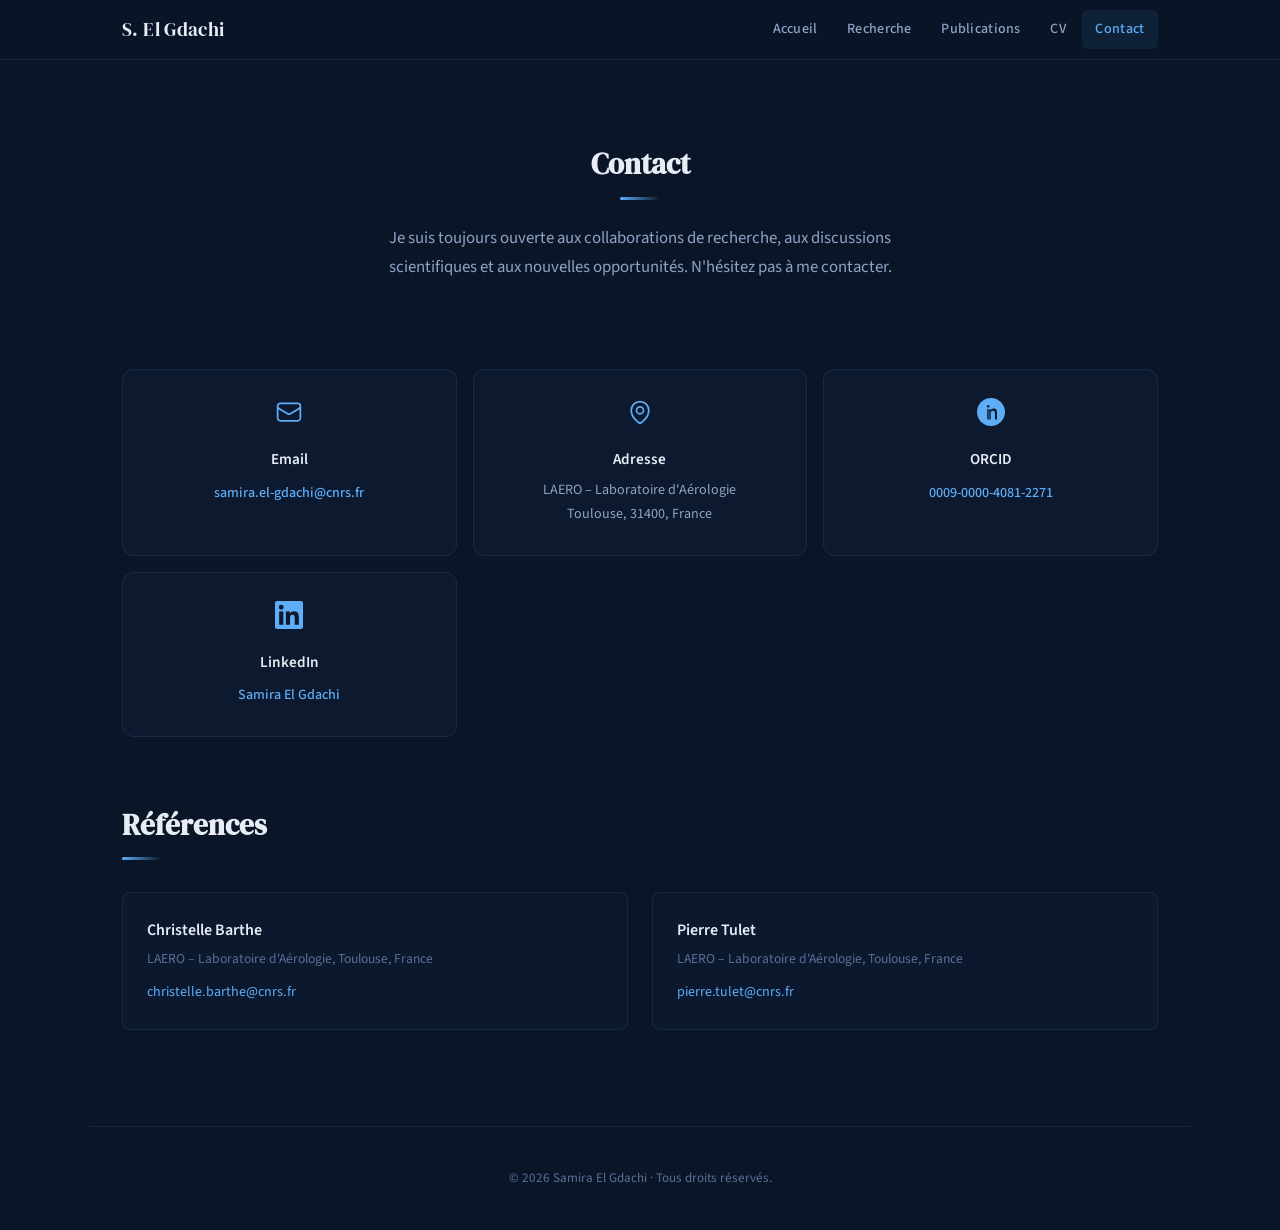
==== contact.html @ 41569217 "Add files via upload" ====
<!DOCTYPE html>
<html lang="fr">
<head>
  <meta charset="utf-8">
  <meta name="viewport" content="width=device-width, initial-scale=1">
  <title>Contact — Samira El Gdachi</title>
  <meta name="description" content="Contactez Samira El Gdachi — Chercheuse postdoctorale au LAERO (CNRS), Toulouse.">
  <meta name="theme-color" content="#0a1628">
  <link rel="icon" href="favicon.ico" sizes="any">
  <link rel="stylesheet" href="style.css">
  <style>
    .contact-hero {
      text-align: center;
      padding: 2rem 0 3rem;
    }
    .contact-hero p {
      color: var(--text-secondary);
      max-width: 520px;
      margin: 0 auto 2.5rem;
      font-size: 1.05rem;
      line-height: 1.7;
    }

    .contact-cards {
      display: grid;
      grid-template-columns: repeat(auto-fill, minmax(260px, 1fr));
      gap: 1rem;
      margin-bottom: 4rem;
    }
    .contact-card {
      padding: 1.75rem 1.5rem;
      border: 1px solid var(--border);
      border-radius: var(--radius);
      background: rgba(15,31,56,0.4);
      text-align: center;
      transition: border-color 0.25s, transform 0.25s;
    }
    .contact-card:hover {
      border-color: var(--border-hover);
      transform: translateY(-2px);
    }
    .contact-card svg {
      width: 28px; height: 28px;
      color: var(--accent);
      margin-bottom: 0.75rem;
    }
    .contact-card h3 {
      font-size: 0.95rem;
      font-weight: 600;
      margin-bottom: 0.35rem;
    }
    .contact-card p {
      font-size: 0.88rem;
      color: var(--text-secondary);
    }
    .contact-card a {
      font-size: 0.88rem;
      font-weight: 500;
    }

    .ref-grid {
      display: grid;
      grid-template-columns: 1fr 1fr;
      gap: 1.5rem;
    }
    .ref-card {
      padding: 1.5rem;
      border: 1px solid var(--border);
      border-radius: var(--radius-sm);
      background: rgba(15,31,56,0.35);
    }
    .ref-card h3 {
      font-size: 1rem;
      font-weight: 600;
      margin-bottom: 0.2rem;
    }
    .ref-card .ref-role {
      font-size: 0.85rem;
      color: var(--text-muted);
      margin-bottom: 0.5rem;
    }
    .ref-card a {
      font-size: 0.88rem;
    }

    @media (max-width: 768px) {
      .ref-grid { grid-template-columns: 1fr; }
    }
  </style>
</head>
<body>

<nav class="site-nav">
  <div class="nav-inner">
    <a class="nav-logo" href="index.html">S. El Gdachi</a>
    <button class="hamburger" onclick="document.querySelector('.nav-links').classList.toggle('open')" aria-label="Menu">
      <svg width="22" height="22" fill="none" stroke="currentColor" stroke-width="2"><path d="M3 6h16M3 11h16M3 16h16"/></svg>
    </button>
    <div class="nav-links">
      <a href="index.html">Accueil</a>
      <a href="research.html">Recherche</a>
      <a href="publications.html">Publications</a>
      <a href="cv.html">CV</a>
      <a href="contact.html" class="active">Contact</a>
    </div>
  </div>
</nav>

<div class="page">

  <section class="fade-in contact-hero">
    <h2 class="section-title" style="text-align: center;">Contact</h2>
    <hr class="section-divider" style="margin: 0.5rem auto 1.5rem;">
    <p>Je suis toujours ouverte aux collaborations de recherche, aux discussions scientifiques et aux nouvelles opportunités. N'hésitez pas à me contacter.</p>
  </section>

  <div class="contact-cards fade-in">

    <div class="contact-card">
      <svg xmlns="http://www.w3.org/2000/svg" fill="none" viewBox="0 0 24 24" stroke-width="1.5" stroke="currentColor"><path stroke-linecap="round" stroke-linejoin="round" d="M21.75 6.75v10.5a2.25 2.25 0 0 1-2.25 2.25h-15a2.25 2.25 0 0 1-2.25-2.25V6.75m19.5 0A2.25 2.25 0 0 0 19.5 4.5h-15a2.25 2.25 0 0 0-2.25 2.25m19.5 0v.243a2.25 2.25 0 0 1-1.07 1.916l-7.5 4.615a2.25 2.25 0 0 1-2.36 0L3.32 8.91a2.25 2.25 0 0 1-1.07-1.916V6.75"/></svg>
      <h3>Email</h3>
      <a href="mailto:samira.el-gdachi@cnrs.fr">samira.el-gdachi@cnrs.fr</a>
    </div>

    <div class="contact-card">
      <svg xmlns="http://www.w3.org/2000/svg" fill="none" viewBox="0 0 24 24" stroke-width="1.5" stroke="currentColor"><path stroke-linecap="round" stroke-linejoin="round" d="M15 10.5a3 3 0 1 1-6 0 3 3 0 0 1 6 0Z"/><path stroke-linecap="round" stroke-linejoin="round" d="M19.5 10.5c0 7.142-7.5 11.25-7.5 11.25S4.5 17.642 4.5 10.5a7.5 7.5 0 1 1 15 0Z"/></svg>
      <h3>Adresse</h3>
      <p>LAERO – Laboratoire d'Aérologie<br>Toulouse, 31400, France</p>
    </div>

    <div class="contact-card">
      <svg xmlns="http://www.w3.org/2000/svg" viewBox="0 0 24 24" fill="currentColor" style="width:28px;height:28px;"><path d="M12 0C5.372 0 0 5.372 0 12s5.372 12 12 12 12-5.372 12-12S18.628 0 12 0zm-1.477 18.461H8.77V9.383h1.753v9.078zM9.646 8.25a1.08 1.08 0 1 1 0-2.16 1.08 1.08 0 0 1 0 2.16zm7.493 10.211h-1.753v-4.842c0-1.212-.019-2.773-1.69-2.773-1.69 0-1.949 1.32-1.949 2.684v4.93h-1.753V9.383h1.683v1.239h.024c.234-.443.807-1.69 2.463-1.69 2.634 0 2.975 1.734 2.975 3.99v5.539z"/></svg>
      <h3>ORCID</h3>
      <a href="https://orcid.org/0009-0000-4081-2271" target="_blank" rel="noopener">0009-0000-4081-2271</a>
    </div>

    <div class="contact-card">
      <svg xmlns="http://www.w3.org/2000/svg" viewBox="0 0 24 24" fill="currentColor" style="width:28px;height:28px;"><path d="M20.447 20.452h-3.554v-5.569c0-1.328-.027-3.037-1.852-3.037-1.853 0-2.136 1.445-2.136 2.939v5.667H9.351V9h3.414v1.561h.046c.477-.9 1.637-1.85 3.37-1.85 3.601 0 4.267 2.37 4.267 5.455v6.286zM5.337 7.433a2.062 2.062 0 0 1-2.063-2.065 2.064 2.064 0 1 1 2.063 2.065zm1.782 13.019H3.555V9h3.564v11.452zM22.225 0H1.771C.792 0 0 .774 0 1.729v20.542C0 23.227.792 24 1.771 24h20.451C23.2 24 24 23.227 24 22.271V1.729C24 .774 23.2 0 22.222 0h.003z"/></svg>
      <h3>LinkedIn</h3>
      <a href="https://www.linkedin.com/in/samira-el-gdachi" target="_blank" rel="noopener">Samira El Gdachi</a>
    </div>

  </div>

  <!-- Références -->
  <section class="fade-in">
    <h2 class="section-title">Références</h2>
    <hr class="section-divider">
    <div class="ref-grid">
      <div class="ref-card">
        <h3>Christelle Barthe</h3>
        <div class="ref-role">LAERO – Laboratoire d'Aérologie, Toulouse, France</div>
        <a href="mailto:christelle.barthe@cnrs.fr">christelle.barthe@cnrs.fr</a>
      </div>
      <div class="ref-card">
        <h3>Pierre Tulet</h3>
        <div class="ref-role">LAERO – Laboratoire d'Aérologie, Toulouse, France</div>
        <a href="mailto:pierre.tulet@cnrs.fr">pierre.tulet@cnrs.fr</a>
      </div>
    </div>
  </section>

</div>

<footer class="site-footer">
  <p>&copy; 2026 Samira El Gdachi &middot; Tous droits réservés.</p>
</footer>

<script>
const obs = new IntersectionObserver(es => es.forEach(e => { if(e.isIntersecting) e.target.classList.add('visible'); }), {threshold:0.08});
document.querySelectorAll('.fade-in').forEach(el => obs.observe(el));
</script>
</body>
</html>
---- style.css ----
/* ══════════════════════════════════════════
   Samira El Gdachi — Academic Portfolio
   Shared Stylesheet
   ══════════════════════════════════════════ */

@import url('https://fonts.googleapis.com/css2?family=DM+Serif+Display:ital@0;1&family=Source+Sans+3:ital,wght@0,300;0,400;0,500;0,600;0,700;1,300;1,400&family=JetBrains+Mono:wght@400;500&display=swap');

*, *::before, *::after { margin: 0; padding: 0; box-sizing: border-box; }

:root {
  --bg-deep: #0a1628;
  --bg-card: #0f1f38;
  --bg-card-hover: #142849;
  --bg-surface: #0d1a30;
  --text-primary: #e8edf5;
  --text-secondary: #8fa3c4;
  --text-muted: #5a7099;
  --accent: #5eadf7;
  --accent-warm: #f7a35e;
  --accent-green: #5ef7a3;
  --accent-rose: #f75e8a;
  --border: rgba(94, 173, 247, 0.12);
  --border-hover: rgba(94, 173, 247, 0.25);
  --font-display: 'DM Serif Display', Georgia, serif;
  --font-body: 'Source Sans 3', -apple-system, sans-serif;
  --font-mono: 'JetBrains Mono', monospace;
  --radius: 12px;
  --radius-sm: 8px;
  --shadow: 0 4px 24px rgba(0, 0, 0, 0.3);
  --max-w: 1100px;
  --nav-h: 60px;
}

html { scroll-behavior: smooth; }

body {
  font-family: var(--font-body);
  background: var(--bg-deep);
  color: var(--text-primary);
  line-height: 1.7;
  font-size: 16px;
  -webkit-font-smoothing: antialiased;
  min-height: 100vh;
}

a { color: var(--accent); text-decoration: none; transition: color 0.2s; }
a:hover { color: #8fc8fa; }

img { max-width: 100%; height: auto; }

/* ── Navigation ── */
.site-nav {
  position: fixed; top: 0; left: 0; right: 0; z-index: 1000;
  background: rgba(10, 22, 40, 0.92);
  backdrop-filter: blur(24px);
  -webkit-backdrop-filter: blur(24px);
  border-bottom: 1px solid var(--border);
  height: var(--nav-h);
}
.nav-inner {
  max-width: var(--max-w);
  margin: 0 auto;
  padding: 0 2rem;
  display: flex;
  align-items: center;
  justify-content: space-between;
  height: 100%;
}
.nav-logo {
  font-family: var(--font-display);
  font-size: 1.2rem;
  color: var(--text-primary) !important;
  letter-spacing: 0.02em;
  white-space: nowrap;
}
.nav-links {
  display: flex;
  gap: 0.15rem;
  list-style: none;
}
.nav-links a {
  color: var(--text-secondary) !important;
  font-size: 0.88rem;
  font-weight: 500;
  padding: 0.45rem 0.85rem;
  border-radius: 6px;
  transition: color 0.2s, background 0.2s;
  letter-spacing: 0.02em;
}
.nav-links a:hover,
.nav-links a.active {
  color: var(--accent) !important;
  background: rgba(94,173,247,0.08);
}
.hamburger {
  display: none;
  background: none;
  border: none;
  color: var(--text-secondary);
  cursor: pointer;
  padding: 0.5rem;
  line-height: 0;
}

/* ── Page container ── */
.page {
  max-width: var(--max-w);
  margin: 0 auto;
  padding: calc(var(--nav-h) + 3rem) 2rem 4rem;
}

/* ── Section styles ── */
.section-title {
  font-family: var(--font-display);
  font-size: 1.8rem;
  margin-bottom: 0.4rem;
  color: var(--text-primary);
}
.section-divider {
  width: 40px; height: 3px;
  background: linear-gradient(90deg, var(--accent), transparent);
  border: none;
  margin-bottom: 2rem;
  border-radius: 2px;
}

/* ── Timeline ── */
.timeline { position: relative; }
.timeline::before {
  content: '';
  position: absolute;
  left: 7px; top: 8px; bottom: 8px;
  width: 2px;
  background: linear-gradient(180deg, var(--accent), var(--border), transparent);
}
.timeline-item {
  position: relative;
  padding-left: 2.5rem;
  margin-bottom: 2.5rem;
}
.timeline-item:last-child { margin-bottom: 0; }
.timeline-item::before {
  content: '';
  position: absolute;
  left: 2px; top: 10px;
  width: 12px; height: 12px;
  background: var(--bg-deep);
  border: 2px solid var(--accent);
  border-radius: 50%;
}
.timeline-item h3 {
  font-family: var(--font-body);
  font-size: 1.05rem;
  font-weight: 600;
  color: var(--text-primary);
  margin-bottom: 0.15rem;
}
.timeline-item .org {
  color: var(--accent);
  font-size: 0.92rem;
  font-weight: 500;
}
.timeline-item .dates {
  font-family: var(--font-mono);
  font-size: 0.78rem;
  color: var(--text-muted);
  margin-bottom: 0.45rem;
}
.timeline-item p {
  color: var(--text-secondary);
  font-size: 0.92rem;
  line-height: 1.65;
}

/* ── Cards ── */
.card {
  padding: 1.25rem 1.5rem;
  border: 1px solid var(--border);
  border-radius: var(--radius-sm);
  background: rgba(15, 31, 56, 0.45);
  transition: border-color 0.25s, background 0.25s, transform 0.25s;
}
.card:hover {
  border-color: var(--border-hover);
  background: var(--bg-card);
  transform: translateY(-2px);
}

/* ── Tags ── */
.tag {
  display: inline-block;
  font-family: var(--font-mono);
  font-size: 0.7rem;
  padding: 0.15rem 0.55rem;
  border-radius: 4px;
  text-transform: uppercase;
  letter-spacing: 0.06em;
  margin-bottom: 0.5rem;
}
.tag-article { color: var(--accent); background: rgba(94,173,247,0.1); }
.tag-prep { color: var(--accent-warm); background: rgba(247,163,94,0.1); }
.tag-conf { color: var(--accent-green); background: rgba(94,247,163,0.1); }
.tag-outreach { color: var(--accent-rose); background: rgba(247,94,138,0.1); }

/* ── Grids ── */
.grid-2 {
  display: grid;
  grid-template-columns: 1fr 1fr;
  gap: 2.5rem;
}
.grid-3 {
  display: grid;
  grid-template-columns: repeat(auto-fill, minmax(300px, 1fr));
  gap: 1rem;
}

/* ── Awards row ── */
.award-row {
  display: flex;
  gap: 1rem;
  align-items: flex-start;
  padding: 1rem 0;
  border-bottom: 1px solid var(--border);
}
.award-row:last-child { border-bottom: none; }
.award-year {
  font-family: var(--font-mono);
  font-size: 0.8rem;
  color: var(--accent-warm);
  min-width: 105px;
  flex-shrink: 0;
  padding-top: 2px;
}
.award-body h3 {
  font-size: 0.95rem;
  font-weight: 600;
  color: var(--text-primary);
  margin-bottom: 0.15rem;
}
.award-body p {
  font-size: 0.85rem;
  color: var(--text-secondary);
}

/* ── Footer ── */
.site-footer {
  text-align: center;
  padding: 2.5rem 2rem;
  color: var(--text-muted);
  font-size: 0.82rem;
  border-top: 1px solid var(--border);
  max-width: var(--max-w);
  margin: 2rem auto 0;
}

/* ── Animations ── */
.fade-in {
  opacity: 0;
  transform: translateY(18px);
  transition: opacity 0.55s ease-out, transform 0.55s ease-out;
}
.fade-in.visible {
  opacity: 1;
  transform: translateY(0);
}

/* ── Video embed ── */
.video-wrapper {
  position: relative;
  width: 100%;
  padding-bottom: 56.25%;
  border-radius: var(--radius);
  overflow: hidden;
  border: 1px solid var(--border);
  box-shadow: 0 8px 40px rgba(0,0,0,0.4);
}
.video-wrapper iframe {
  position: absolute;
  top: 0; left: 0;
  width: 100%; height: 100%;
  border: none;
}

/* ── Responsive ── */
@media (max-width: 768px) {
  .nav-links {
    display: none;
    flex-direction: column;
    position: absolute;
    top: var(--nav-h);
    left: 0; right: 0;
    background: rgba(10, 22, 40, 0.97);
    padding: 0.75rem 1rem;
    border-bottom: 1px solid var(--border);
  }
  .nav-links.open { display: flex; }
  .hamburger { display: block; }
  .grid-2 { grid-template-columns: 1fr; }
  .grid-3 { grid-template-columns: 1fr; }
  .page { padding: calc(var(--nav-h) + 2rem) 1.25rem 3rem; }
  .hero-grid { grid-template-columns: 1fr !important; text-align: center; }
  .hero-avatar { margin: 0 auto; }
  .hero-meta { justify-content: center; }
  .award-row { flex-direction: column; gap: 0.25rem; }
  .award-year { min-width: auto; }
}
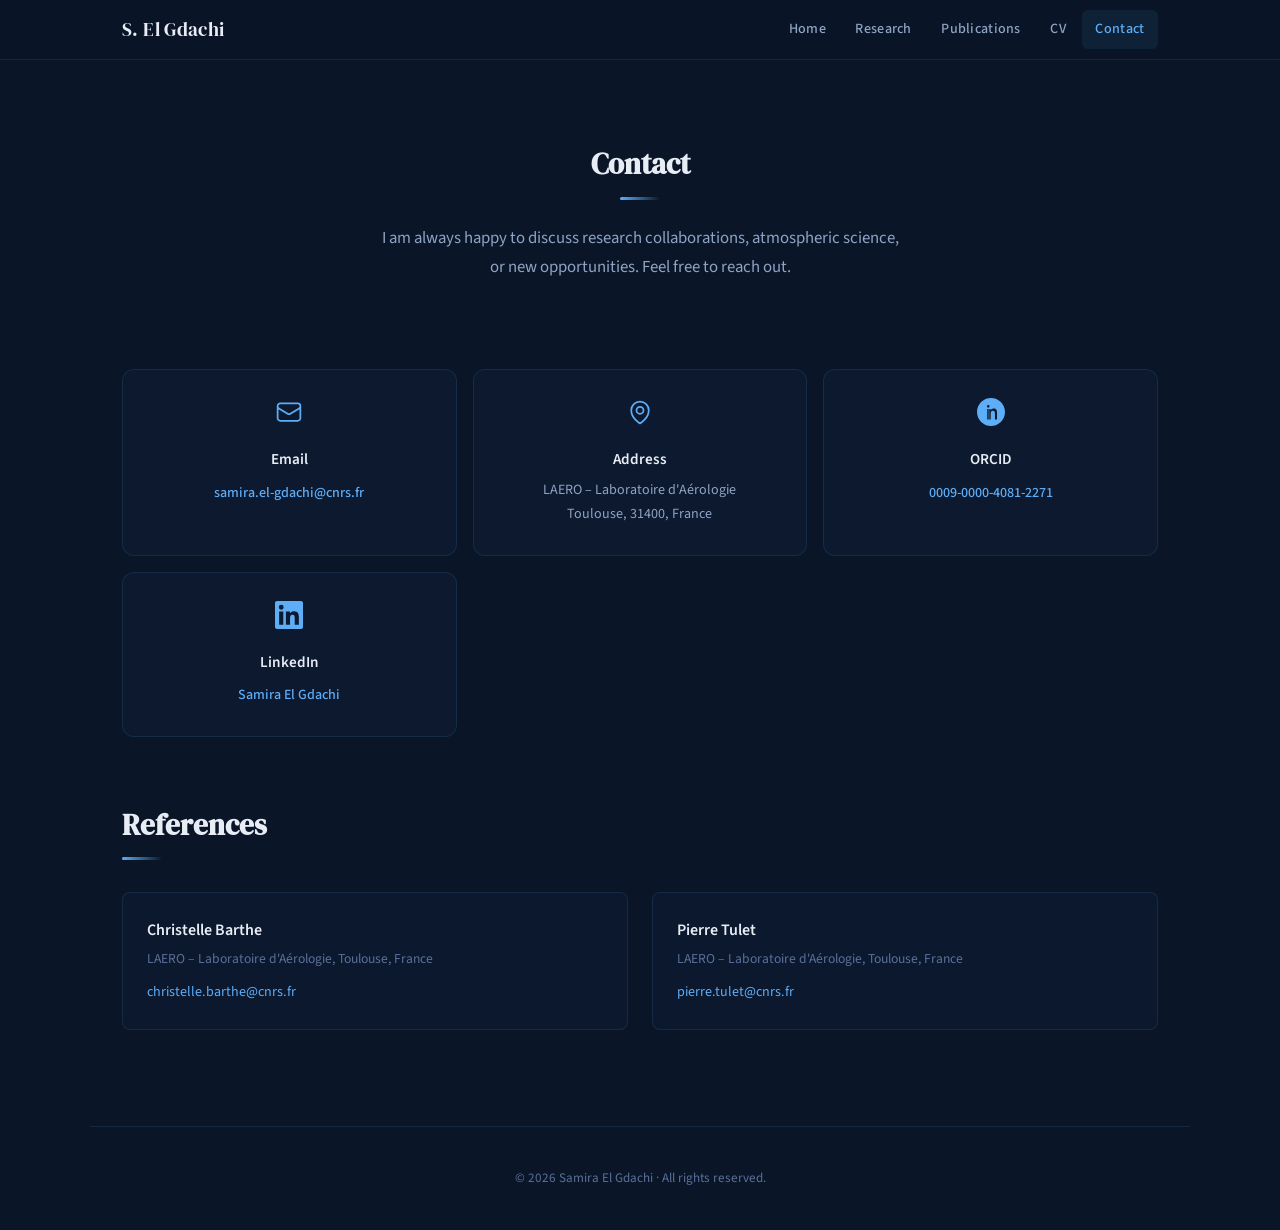
==== commit c05281b1: "Add files via upload" ====
--- a/contact.html
+++ b/contact.html
@@ -1,91 +1,29 @@
 <!DOCTYPE html>
-<html lang="fr">
+<html lang="en">
 <head>
   <meta charset="utf-8">
   <meta name="viewport" content="width=device-width, initial-scale=1">
   <title>Contact — Samira El Gdachi</title>
-  <meta name="description" content="Contactez Samira El Gdachi — Chercheuse postdoctorale au LAERO (CNRS), Toulouse.">
+  <meta name="description" content="Contact Samira El Gdachi — Postdoctoral researcher at LAERO (CNRS), Toulouse.">
   <meta name="theme-color" content="#0a1628">
   <link rel="icon" href="favicon.ico" sizes="any">
   <link rel="stylesheet" href="style.css">
   <style>
-    .contact-hero {
-      text-align: center;
-      padding: 2rem 0 3rem;
-    }
-    .contact-hero p {
-      color: var(--text-secondary);
-      max-width: 520px;
-      margin: 0 auto 2.5rem;
-      font-size: 1.05rem;
-      line-height: 1.7;
-    }
-
-    .contact-cards {
-      display: grid;
-      grid-template-columns: repeat(auto-fill, minmax(260px, 1fr));
-      gap: 1rem;
-      margin-bottom: 4rem;
-    }
-    .contact-card {
-      padding: 1.75rem 1.5rem;
-      border: 1px solid var(--border);
-      border-radius: var(--radius);
-      background: rgba(15,31,56,0.4);
-      text-align: center;
-      transition: border-color 0.25s, transform 0.25s;
-    }
-    .contact-card:hover {
-      border-color: var(--border-hover);
-      transform: translateY(-2px);
-    }
-    .contact-card svg {
-      width: 28px; height: 28px;
-      color: var(--accent);
-      margin-bottom: 0.75rem;
-    }
-    .contact-card h3 {
-      font-size: 0.95rem;
-      font-weight: 600;
-      margin-bottom: 0.35rem;
-    }
-    .contact-card p {
-      font-size: 0.88rem;
-      color: var(--text-secondary);
-    }
-    .contact-card a {
-      font-size: 0.88rem;
-      font-weight: 500;
-    }
-
-    .ref-grid {
-      display: grid;
-      grid-template-columns: 1fr 1fr;
-      gap: 1.5rem;
-    }
-    .ref-card {
-      padding: 1.5rem;
-      border: 1px solid var(--border);
-      border-radius: var(--radius-sm);
-      background: rgba(15,31,56,0.35);
-    }
-    .ref-card h3 {
-      font-size: 1rem;
-      font-weight: 600;
-      margin-bottom: 0.2rem;
-    }
-    .ref-card .ref-role {
-      font-size: 0.85rem;
-      color: var(--text-muted);
-      margin-bottom: 0.5rem;
-    }
-    .ref-card a {
-      font-size: 0.88rem;
-    }
-
-    @media (max-width: 768px) {
-      .ref-grid { grid-template-columns: 1fr; }
-    }
+    .contact-hero{text-align:center;padding:2rem 0 3rem;}
+    .contact-hero p{color:var(--text-secondary);max-width:520px;margin:0 auto 2.5rem;font-size:1.05rem;line-height:1.7;}
+    .contact-cards{display:grid;grid-template-columns:repeat(auto-fill,minmax(260px,1fr));gap:1rem;margin-bottom:4rem;}
+    .contact-card{padding:1.75rem 1.5rem;border:1px solid var(--border);border-radius:var(--radius);background:rgba(15,31,56,0.4);text-align:center;transition:border-color 0.25s,transform 0.25s;}
+    .contact-card:hover{border-color:var(--border-hover);transform:translateY(-2px);}
+    .contact-card svg{width:28px;height:28px;color:var(--accent);margin-bottom:0.75rem;}
+    .contact-card h3{font-size:0.95rem;font-weight:600;margin-bottom:0.35rem;}
+    .contact-card p{font-size:0.88rem;color:var(--text-secondary);}
+    .contact-card a{font-size:0.88rem;font-weight:500;}
+    .ref-grid{display:grid;grid-template-columns:1fr 1fr;gap:1.5rem;}
+    .ref-card{padding:1.5rem;border:1px solid var(--border);border-radius:var(--radius-sm);background:rgba(15,31,56,0.35);}
+    .ref-card h3{font-size:1rem;font-weight:600;margin-bottom:0.2rem;}
+    .ref-card .ref-role{font-size:0.85rem;color:var(--text-muted);margin-bottom:0.5rem;}
+    .ref-card a{font-size:0.88rem;}
+    @media(max-width:768px){.ref-grid{grid-template-columns:1fr;}}
   </style>
 </head>
 <body>
@@ -97,8 +35,8 @@
       <svg width="22" height="22" fill="none" stroke="currentColor" stroke-width="2"><path d="M3 6h16M3 11h16M3 16h16"/></svg>
     </button>
     <div class="nav-links">
-      <a href="index.html">Accueil</a>
-      <a href="research.html">Recherche</a>
+      <a href="index.html">Home</a>
+      <a href="research.html">Research</a>
       <a href="publications.html">Publications</a>
       <a href="cv.html">CV</a>
       <a href="contact.html" class="active">Contact</a>
@@ -109,42 +47,36 @@
 <div class="page">
 
   <section class="fade-in contact-hero">
-    <h2 class="section-title" style="text-align: center;">Contact</h2>
-    <hr class="section-divider" style="margin: 0.5rem auto 1.5rem;">
-    <p>Je suis toujours ouverte aux collaborations de recherche, aux discussions scientifiques et aux nouvelles opportunités. N'hésitez pas à me contacter.</p>
+    <h2 class="section-title" style="text-align:center;">Contact</h2>
+    <hr class="section-divider" style="margin:0.5rem auto 1.5rem;">
+    <p>I am always happy to discuss research collaborations, atmospheric science, or new opportunities. Feel free to reach out.</p>
   </section>
 
   <div class="contact-cards fade-in">
-
     <div class="contact-card">
       <svg xmlns="http://www.w3.org/2000/svg" fill="none" viewBox="0 0 24 24" stroke-width="1.5" stroke="currentColor"><path stroke-linecap="round" stroke-linejoin="round" d="M21.75 6.75v10.5a2.25 2.25 0 0 1-2.25 2.25h-15a2.25 2.25 0 0 1-2.25-2.25V6.75m19.5 0A2.25 2.25 0 0 0 19.5 4.5h-15a2.25 2.25 0 0 0-2.25 2.25m19.5 0v.243a2.25 2.25 0 0 1-1.07 1.916l-7.5 4.615a2.25 2.25 0 0 1-2.36 0L3.32 8.91a2.25 2.25 0 0 1-1.07-1.916V6.75"/></svg>
       <h3>Email</h3>
       <a href="mailto:samira.el-gdachi@cnrs.fr">samira.el-gdachi@cnrs.fr</a>
     </div>
-
     <div class="contact-card">
       <svg xmlns="http://www.w3.org/2000/svg" fill="none" viewBox="0 0 24 24" stroke-width="1.5" stroke="currentColor"><path stroke-linecap="round" stroke-linejoin="round" d="M15 10.5a3 3 0 1 1-6 0 3 3 0 0 1 6 0Z"/><path stroke-linecap="round" stroke-linejoin="round" d="M19.5 10.5c0 7.142-7.5 11.25-7.5 11.25S4.5 17.642 4.5 10.5a7.5 7.5 0 1 1 15 0Z"/></svg>
-      <h3>Adresse</h3>
+      <h3>Address</h3>
       <p>LAERO – Laboratoire d'Aérologie<br>Toulouse, 31400, France</p>
     </div>
-
     <div class="contact-card">
       <svg xmlns="http://www.w3.org/2000/svg" viewBox="0 0 24 24" fill="currentColor" style="width:28px;height:28px;"><path d="M12 0C5.372 0 0 5.372 0 12s5.372 12 12 12 12-5.372 12-12S18.628 0 12 0zm-1.477 18.461H8.77V9.383h1.753v9.078zM9.646 8.25a1.08 1.08 0 1 1 0-2.16 1.08 1.08 0 0 1 0 2.16zm7.493 10.211h-1.753v-4.842c0-1.212-.019-2.773-1.69-2.773-1.69 0-1.949 1.32-1.949 2.684v4.93h-1.753V9.383h1.683v1.239h.024c.234-.443.807-1.69 2.463-1.69 2.634 0 2.975 1.734 2.975 3.99v5.539z"/></svg>
       <h3>ORCID</h3>
       <a href="https://orcid.org/0009-0000-4081-2271" target="_blank" rel="noopener">0009-0000-4081-2271</a>
     </div>
-
     <div class="contact-card">
       <svg xmlns="http://www.w3.org/2000/svg" viewBox="0 0 24 24" fill="currentColor" style="width:28px;height:28px;"><path d="M20.447 20.452h-3.554v-5.569c0-1.328-.027-3.037-1.852-3.037-1.853 0-2.136 1.445-2.136 2.939v5.667H9.351V9h3.414v1.561h.046c.477-.9 1.637-1.85 3.37-1.85 3.601 0 4.267 2.37 4.267 5.455v6.286zM5.337 7.433a2.062 2.062 0 0 1-2.063-2.065 2.064 2.064 0 1 1 2.063 2.065zm1.782 13.019H3.555V9h3.564v11.452zM22.225 0H1.771C.792 0 0 .774 0 1.729v20.542C0 23.227.792 24 1.771 24h20.451C23.2 24 24 23.227 24 22.271V1.729C24 .774 23.2 0 22.222 0h.003z"/></svg>
       <h3>LinkedIn</h3>
       <a href="https://www.linkedin.com/in/samira-el-gdachi" target="_blank" rel="noopener">Samira El Gdachi</a>
     </div>
-
   </div>
 
-  <!-- Références -->
   <section class="fade-in">
-    <h2 class="section-title">Références</h2>
+    <h2 class="section-title">References</h2>
     <hr class="section-divider">
     <div class="ref-grid">
       <div class="ref-card">
@@ -163,12 +95,12 @@
 </div>
 
 <footer class="site-footer">
-  <p>&copy; 2026 Samira El Gdachi &middot; Tous droits réservés.</p>
+  <p>&copy; 2026 Samira El Gdachi &middot; All rights reserved.</p>
 </footer>
 
 <script>
-const obs = new IntersectionObserver(es => es.forEach(e => { if(e.isIntersecting) e.target.classList.add('visible'); }), {threshold:0.08});
-document.querySelectorAll('.fade-in').forEach(el => obs.observe(el));
+const obs=new IntersectionObserver(es=>es.forEach(e=>{if(e.isIntersecting)e.target.classList.add('visible');}),{threshold:0.08});
+document.querySelectorAll('.fade-in').forEach(el=>obs.observe(el));
 </script>
 </body>
 </html>
